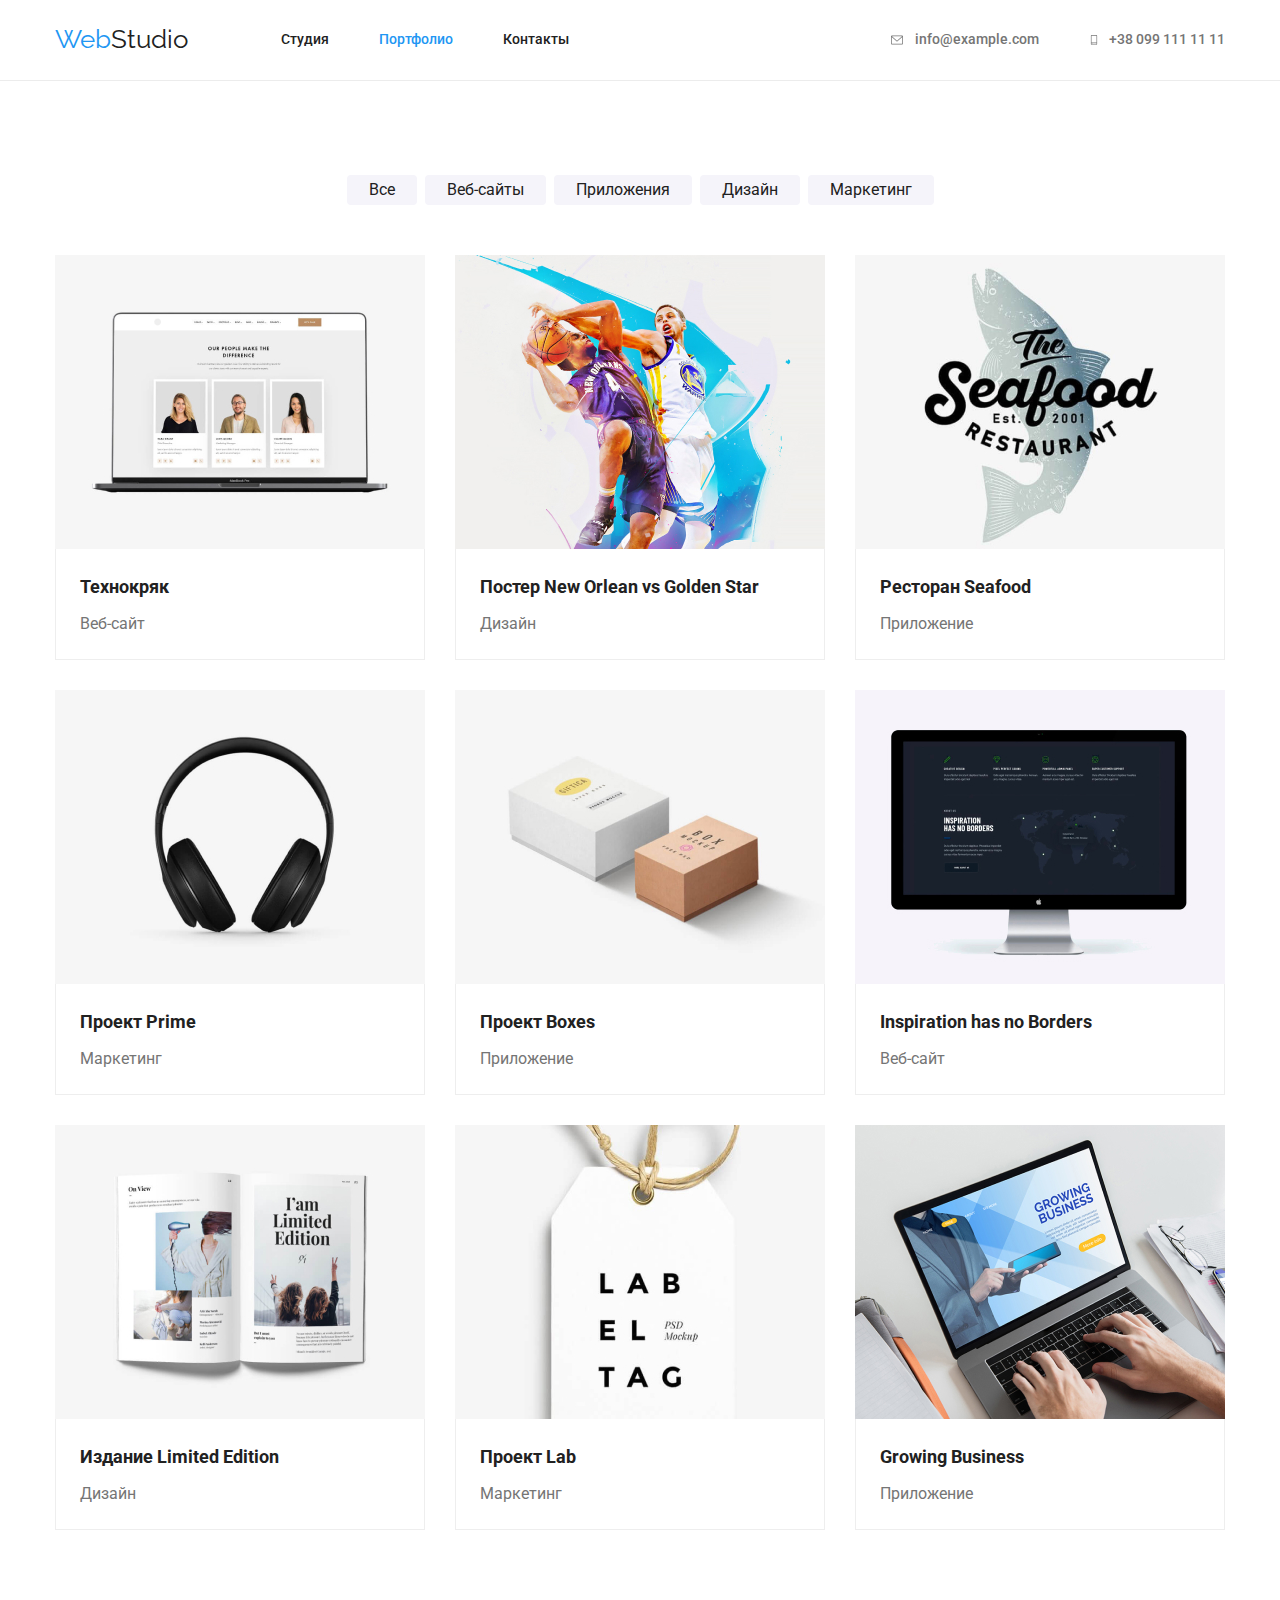
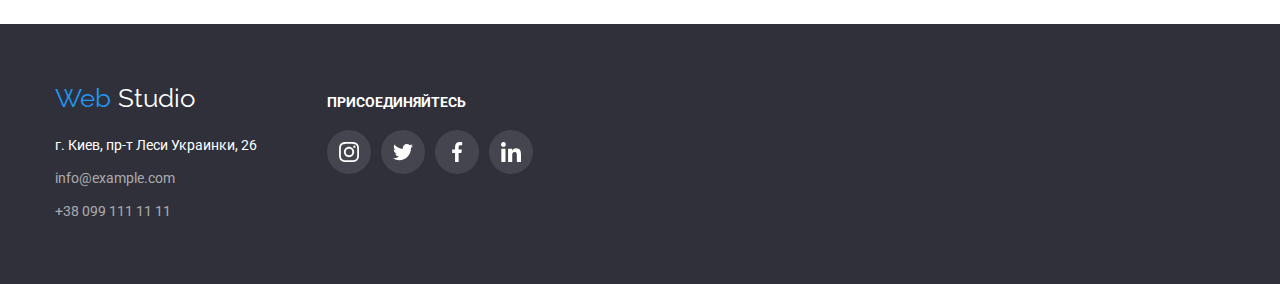
==== portfolio.html @ 006ed989 "Добавляет материалы предыдущих домашних работ" ====
<!DOCTYPE html>
<html lang="ru">
  <head>
    <title>Portfolio</title>
    <meta charset="utf-8" />

    <link rel="preconnect" href="https://fonts.gstatic.com" />
    <link
      href="https://fonts.googleapis.com/css2?family=Raleway:wght@700&family=Roboto:wght@400;500;700;900&display=swap"
      rel="stylesheet"
    />
    <link
      rel="stylesheet"
      href="https://cdnjs.cloudflare.com/ajax/libs/modern-normalize/1.0.0/modern-normalize.min.css"
    />
    <link rel="stylesheet" href="./css/styles.css" />
  </head>

  <body>
    <header>
      <div class="container header">
        <!--Навигация по сайту-->
        <nav>
          <!--Логотип-->
          <a href="" class="logo"><span class="logo-accent">Web</span>Studio</a>
          <ul>
            <li><a href="./index.html">Студия</a></li>
            <li><a class="active" href="#">Портфолио</a></li>
            <li><a href="">Контакты</a></li>
          </ul>
        </nav>
        <!--Контактные данные-->
        <ul class="contacts">
          <li>
            <a href="mailto:info@example.com">
              <svg class="contacts-icon" width="16" height="12">
                <use href="./images/sprite.svg#icon-envelope"></use>
              </svg>
              info@example.com</a
            >
          </li>
          <li>
            <a href="tel:+380991111111"
              ><svg class="contacts-icon" width="10" height="16">
                <use href="./images/sprite.svg#icon-smartphone"></use>
              </svg>
              +38 099 111 11 11</a
            >
          </li>
        </ul>
      </div>
    </header>

    <main>
      <section class="portfolio-section">
        <div class="container">
          <h2 class="visually-hidden">Проекты</h2>
          <!--Фильтры-->
          <ul class="filters">
            <li>
              <button type="button" class="button filters-button">Все</button>
            </li>
            <li>
              <button type="button" class="button filters-button">
                Веб-сайты
              </button>
            </li>
            <li>
              <button type="button" class="button filters-button">
                Приложения
              </button>
            </li>
            <li>
              <button type="button" class="button filters-button">
                Дизайн
              </button>
            </li>
            <li>
              <button type="button" class="button filters-button">
                Маркетинг
              </button>
            </li>
          </ul>
          <!--Проекты-->

          <ul class="projects">
            <li>
              <img src="images/portfolio.jpg" width="370" alt="Технокряк" />
              <div class="projects-description">
                <h3>Технокряк</h3>
                <p>Веб-сайт</p>
              </div>
            </li>
            <li>
              <img
                src="images/portfolio2.jpg"
                width="370"
                alt="Постер New Orlean vs Golden Star"
              />
              <div class="projects-description">
                <h3>Постер New Orlean vs Golden Star</h3>
                <p>Дизайн</p>
              </div>
            </li>
            <li>
              <img
                src="images/portfolio3.jpg"
                width="370"
                alt="Ресторан Seafood"
              />
              <div class="projects-description">
                <h3>Ресторан Seafood</h3>
                <p>Приложение</p>
              </div>
            </li>
            <li>
              <img src="images/portfolio4.jpg" width="370" alt="Проект Prime" />
              <div class="projects-description">
                <h3>Проект Prime</h3>
                <p>Маркетинг</p>
              </div>
            </li>
            <li>
              <img src="images/portfolio5.jpg" width="370" alt="Проект Boxes" />
              <div class="projects-description">
                <h3>Проект Boxes</h3>
                <p>Приложение</p>
              </div>
            </li>
            <li>
              <img
                src="images/portfolio6.jpg"
                width="370"
                alt="Inspiration has no Borders"
              />
              <div class="projects-description">
                <h3>Inspiration has no Borders</h3>
                <p>Веб-сайт</p>
              </div>
            </li>
            <li>
              <img
                src="images/portfolio7.jpg"
                width="370"
                alt="Издание Limited Edition"
              />
              <div class="projects-description">
                <h3>Издание Limited Edition</h3>
                <p>Дизайн</p>
              </div>
            </li>
            <li>
              <img src="images/portfolio8.jpg" width="370" alt="Проект Lab" />
              <div class="projects-description">
                <h3>Проект Lab</h3>
                <p>Маркетинг</p>
              </div>
            </li>
            <li>
              <img
                src="images/portfolio9.jpg"
                width="370"
                alt="Growing Business"
              />
              <div class="projects-description">
                <h3>Growing Business</h3>
                <p>Приложение</p>
              </div>
            </li>
          </ul>
        </div>
      </section>
    </main>

    <footer>
      <div class="container footer-container">
        <div>
          <!--Логотип-->
          <a href="" class="logo">
            <span class="logo-accent">Web</span>
            <span class="logo-footer">Studio</span>
          </a>
          <!--Адрес-->
          <address>
            <p>г. Киев, пр-т Леси Украинки, 26</p>
            <!--Контактные данные-->
            <ul>
              <li><a href="mailto:info@example.com">info@example.com</a></li>
              <li><a href="tel:+380991111111">+38 099 111 11 11</a></li>
            </ul>
          </address>
        </div>
        <div class="socialmedia-footer">
          <p>Присоединяйтесь</p>
          <ul>
            <li>
              <a href=""
                ><svg class="socialmedia-icon" width="20" height="20">
                  <use href="./images/sprite.svg#icon-instagram-2"></use></svg
              ></a>
            </li>
            <li>
              <a href=""
                ><svg class="socialmedia-icon" width="20" height="20">
                  <use href="./images/sprite.svg#icon-twitter-1"></use></svg
              ></a>
            </li>
            <li>
              <a href=""
                ><svg class="socialmedia-icon" width="20" height="20">
                  <use href="./images/sprite.svg#icon-facebook-1"></use></svg
              ></a>
            </li>
            <li>
              <a href=""
                ><svg class="socialmedia-icon" width="20" height="20">
                  <use href="./images/sprite.svg#icon-linkedin-1"></use></svg
              ></a>
            </li>
          </ul>
        </div>
      </div>
    </footer>
  </body>
</html>
---- css/styles.css ----
:root {
  --main-color: #212121;
  --secondary-color: #757575;
  --accent-color: #2196f3;
  --button-color: #f5f4fa;
  --bg-main: #ffffff;
  --bg-secondary: #2f303a;
  --social-links-color: #afb1b8;
}

h1,
h2,
h3,
h4,
p {
  margin-top: 0;
  margin-bottom: 0;
}
img {
  display: block;
}
.container {
  width: 1200px;
  margin: 0 auto;
  padding: 0 15px;
}
header {
  /*max-width: 1600px;*/
  margin: 0 auto;
}
.header {
  display: flex;
  align-items: center;
}
.active {
  color: var(--accent-color);
}
.button {
  cursor: pointer;
  background-color: var(--button-color);
  color: var(--main-color);
  padding: 6px 22px;
  border: none;
  border-radius: 4px;
}
.button:hover,
.button:focus {
  background-color: var(--accent-color);
  color: #ffffff;
  box-shadow: 0px 3px 1px rgba(0, 0, 0, 0.1), 0px 1px 2px rgba(0, 0, 0, 0.08),
    0px 2px 2px rgba(0, 0, 0, 0.12);
}
body {
  font-family: "Roboto", "Helvetica Neue", "Verdana", "Tahoma", sans-serif;
  color: var(--main-color);
  font-size: 14px;
  margin: 0;
}
body a {
  text-decoration: none;
  color: inherit;
}
body ul {
  margin: 0;
  padding: 0;
}
body li {
  list-style: none;
}
.alt {
  background-color: var(--accent-color);
  color: #ffffff;
  padding: 10px 32px;
}
.logo {
  font-family: Raleway, "Segoe UI", "Tahoma", "Geneva", "Verdana", sans-serif;
  font-size: 26px;
  margin-right: 93px;
  padding: 10px 0;
}
.logo-accent {
  color: var(--accent-color);
}
nav a {
  display: block;
  padding: 32px 0;
}
header {
  line-height: 1.14;
  border-bottom: 1px solid #ececec;
}
nav {
  display: flex;
  align-items: center;
}
header ul {
  display: flex;
  align-items: center;
}
.contacts {
  margin-left: auto;
}
.contacts a {
  color: var(--secondary-color);
  padding: 10px 0;
  display: flex;
  align-items: center;
}
.contacts-icon {
  margin-right: 10px;
  fill: currentColor;
}
.socialmedia-icon {
  fill: currentColor;
}
header ul li {
  font-weight: 500;
}
header a:focus,
header a:hover {
  color: var(--accent-color);
}
header ul li + li {
  margin-left: 50px;
}
.section {
  padding: 94px 0;
}
.section ul {
  display: flex;
}
.section.hero {
  padding-top: 200px;
  padding-bottom: 200px;
}
.hero {
  background-color: var(--bg-secondary);
  background-image: linear-gradient(
      rgba(47, 48, 58, 0.4),
      rgba(47, 48, 58, 0.4)
    ),
    url("../images/hero.jpg");
  background-position: center;
  max-width: 1600px;
  height: 600px;
  /*outline: 1px solid violet;*/
  margin: 0 auto;
  text-align: center;
}
.hero h1 {
  color: #ffffff;
  font-size: 44px;
  line-height: 136%;
  margin-bottom: 30px;
  text-transform: uppercase;
  max-width: 650px;
  margin-right: auto;
  margin-left: auto;
}
.icon-container {
  height: 120px;
  background-color: var(--button-color);
  margin-bottom: 30px;
  display: flex;
  align-items: center;
  justify-content: center;
}
.features li + li {
  margin-left: 30px;
}
.features h2 {
  font-size: 14px;
  text-transform: uppercase;
  line-height: 1.14;
}
.features p {
  color: var(--secondary-color);
  line-height: 1.71;
  margin-top: 10px;
}
.features li {
  width: 270px;
}
.features,
.pictures-section {
  background-color: var(--bg-main);
}
.pictures-section li {
  width: 370px;
}
.pictures-section ul li + li {
  margin-left: 30px;
}
.pictures-section {
  padding-top: 0;
}
.section-heading {
  font-size: 36px;
  line-height: 1.17;
  text-align: center;
  margin-top: 0;
  margin-bottom: 50px;
}
.team {
  background-color: var(--button-color);
  /*max-width: 1600px;*/
  margin: 0 auto;
}
.team ul {
  line-height: 1.18;
  text-align: center;
}
.team .container > ul > li {
  /*padding-bottom: 108px;*/
  background-color: #ffffff;
  box-shadow: 0px 1px 3px rgba(0, 0, 0, 0.12), 0px 1px 1px rgba(0, 0, 0, 0.14),
    0px 2px 1px rgba(0, 0, 0, 0.2);
  border-radius: 0px 0px 4px 4px;
}
.team .container > ul > li + li {
  margin-left: 30px;
}
.team ul h2 {
  font-weight: 500;
  font-size: 16px;
  /*margin-top: 30px;
  margin-bottom: 10px;*/
}
.team p {
  color: var(--secondary-color);
  font-size: 16px;
  margin-bottom: 16px;
}
.team-description {
  /*text-align: center;*/
  padding: 30px 32px;
}
.team-description p {
  margin-top: 10px;
}
.team-description ul {
  justify-content: space-between;
}
.team-description a {
  display: flex;
  align-items: center;
  justify-content: center;
  height: 44px;
  width: 44px;
  border-radius: 50%;
  color: var(--social-links-color);
}
.team-description a:hover,
.team-description a:focus {
  background-color: var(--accent-color);
  color: #ffffff;
}
.partners-list li + li {
  margin-left: 30px;
}
.partner {
  width: 170px;
  height: 92px;
  border: 1px solid var(--social-links-color);
  border-radius: 4px;
  color: var(--social-links-color);
}
.partner a {
  width: 100%;
  height: 100%;
  display: flex;
  align-items: center;
  justify-content: center;
}
.partner:hover,
.partner:focus {
  border-color: var(--accent-color);
  color: var(--accent-color);
}
.logo-footer {
  color: #ffffff;
}
footer {
  background-color: var(--bg-secondary);
  padding-bottom: 60px;
  padding-top: 60px;
  /*max-width: 1600px;*/
  margin: 0 auto;
}
footer .logo {
  margin-right: 0;
  padding: 0;
}
.footer-container {
  display: flex;
  align-items: baseline;
}
address {
  font-style: normal;
  line-height: 1.71;
  margin-top: 20px;
}
address p {
  color: #ffffff;
}
address ul {
  margin-top: 9px;
}
address ul li {
  color: rgba(255, 255, 255, 0.6);
}
address ul li:nth-child(2) {
  margin-top: 9px;
}
.socialmedia-footer {
  margin-left: 70px;
}
.socialmedia-footer p {
  font-weight: bold;
  text-transform: uppercase;
  color: #ffffff;
  margin-bottom: 20px;
}
.socialmedia-footer ul {
  display: flex;
}
.socialmedia-footer li + li {
  margin-left: 10px;
}
.socialmedia-footer a {
  display: flex;
  align-items: center;
  justify-content: center;
  height: 44px;
  width: 44px;
  border-radius: 50%;
  background-color: rgba(255, 255, 255, 0.1);
  color: #ffffff;
}
.socialmedia-footer a:hover,
.socialmedia-footer a:focus {
  background-color: var(--accent-color);
}
.portfolio-section {
  padding-bottom: 94px;
  padding-top: 94px;
}
.visually-hidden {
  position: absolute;
  width: 1px;
  height: 1px;
  margin: -1px;
  border: 0;
  padding: 0;
  white-space: nowrap;
  clip-path: inset(100%);
  clip: rect(0 0 0 0);
  overflow: hidden;
}
.filters {
  display: flex;
  margin-bottom: 50px;
  justify-content: center;
}
.filters li {
  font-weight: 500;
  font-size: 16px;
  line-height: 1.62;
  border: none;
  border-radius: 4px;
}
.filters li + li {
  margin-left: 8px;
}
.projects {
  display: flex;
  flex-wrap: wrap;
  /*justify-content: space-between;
  width: calc ((100%-60px)/3);*/
}
.projects li {
  width: 370px;
}
.projects li:focus,
.projects li:hover {
  box-shadow: 0px 1px 1px rgba(0, 0, 0, 0.12), 0px 4px 4px rgba(0, 0, 0, 0.06),
    1px 4px 6px rgba(0, 0, 0, 0.16);
}
.projects li:not(:nth-child(3n)) {
  margin-right: 30px;
}
.projects li:nth-child(-n + 6) {
  margin-bottom: 30px;
}
.projects h3 {
  font-size: 18px;
  line-height: 2;
  margin-bottom: 4px;
}
.projects p {
  font-size: 16px;
  line-height: 30px;
  color: var(--secondary-color);
}
.projects-description {
  border-bottom: 1px solid #eeeeee;
  border-left: 1px solid #eeeeee;
  border-right: 1px solid #eeeeee;
  padding: 20px 24px;
}
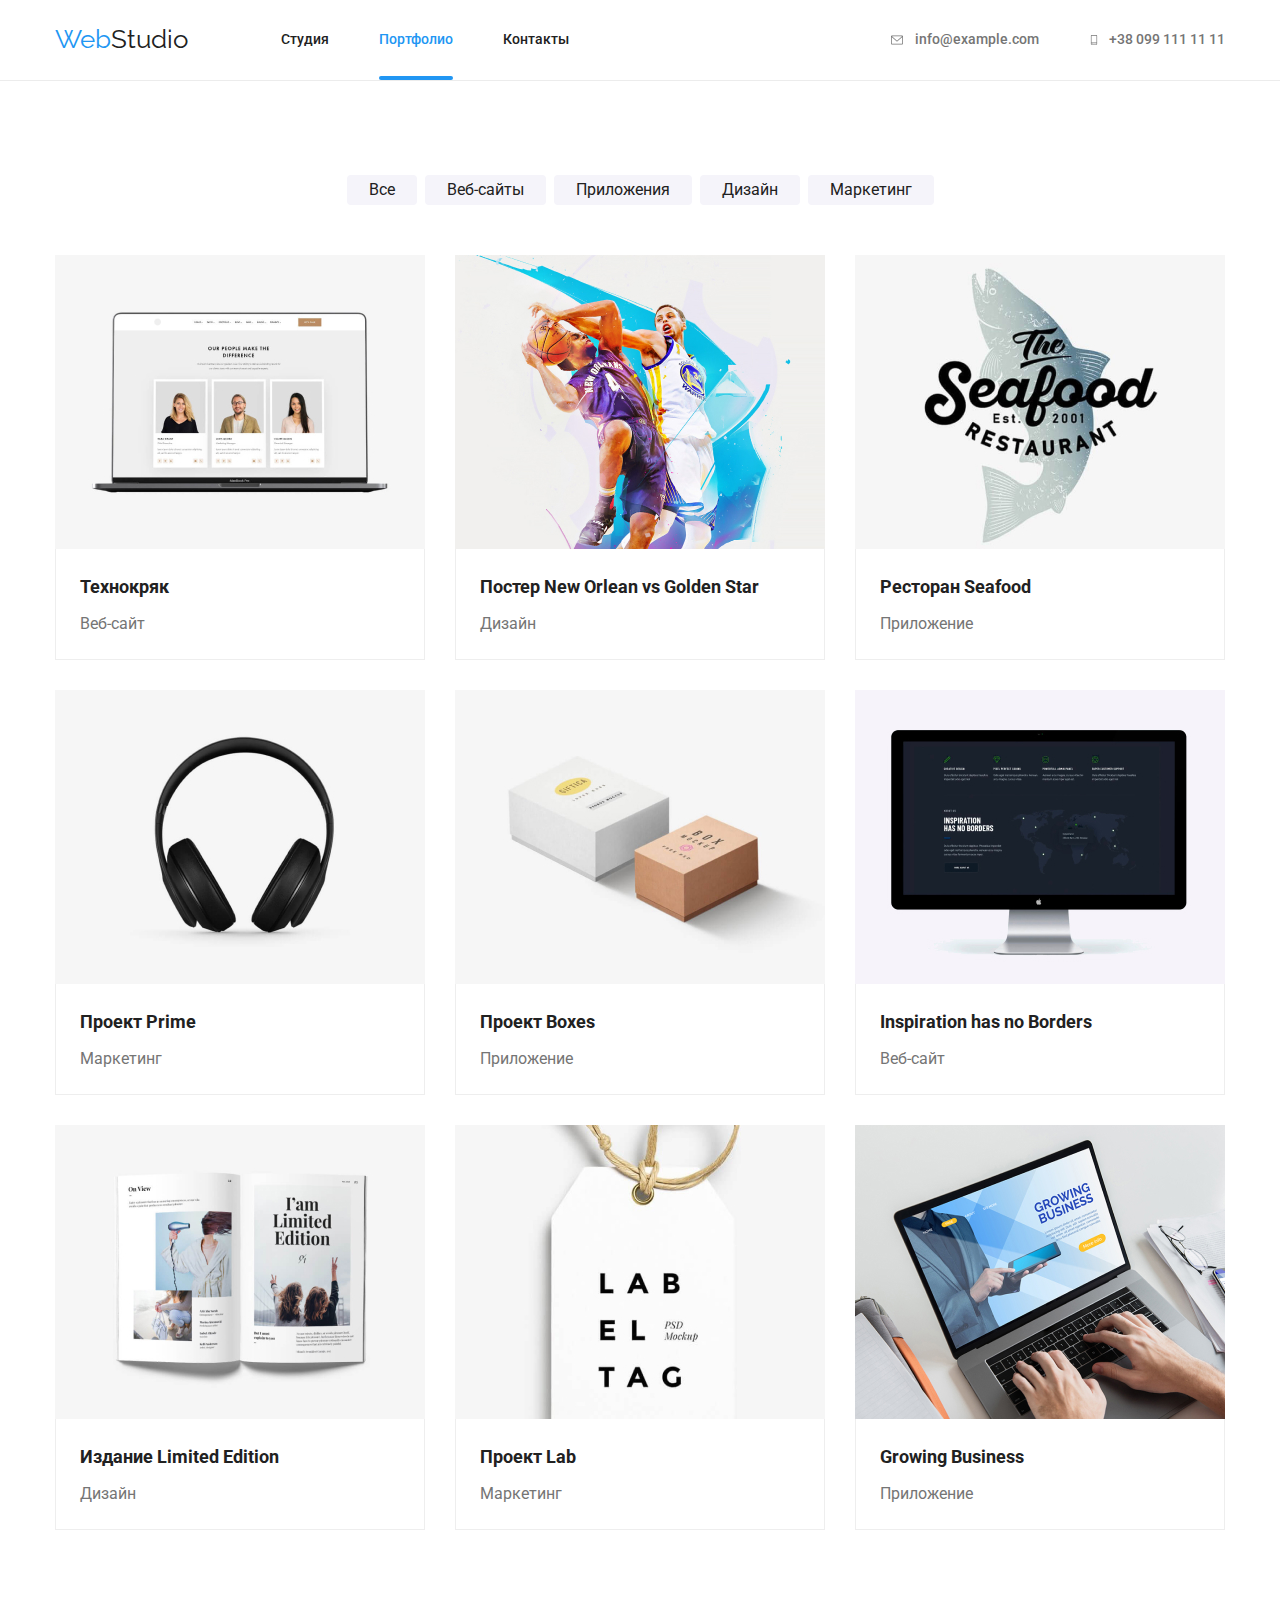
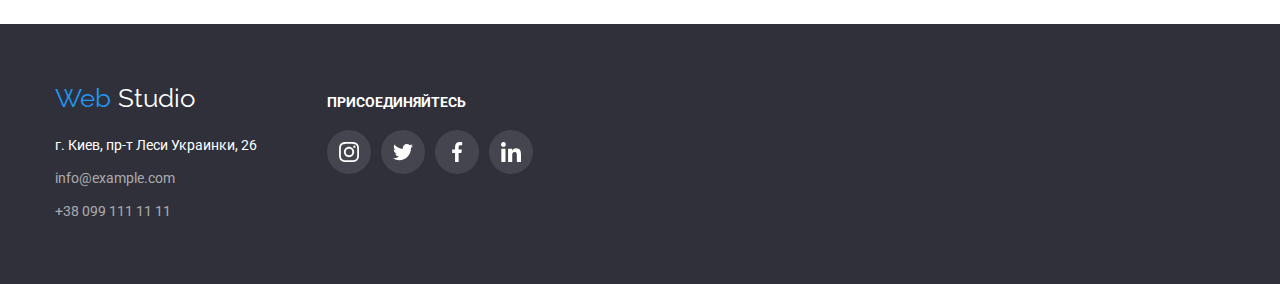
==== commit 4aaf79e5: "Добавляет модальное окно, эффекты анимации, выделение активной страницы и оверлеи" ====
--- a/portfolio.html
+++ b/portfolio.html
@@ -25,7 +25,7 @@
           <a href="" class="logo"><span class="logo-accent">Web</span>Studio</a>
           <ul>
             <li><a href="./index.html">Студия</a></li>
-            <li><a class="active" href="#">Портфолио</a></li>
+            <li class="active"><a href="#">Портфолио</a></li>
             <li><a href="">Контакты</a></li>
           </ul>
         </nav>
@@ -85,83 +85,154 @@
 
           <ul class="projects">
             <li>
-              <img src="images/portfolio.jpg" width="370" alt="Технокряк" />
+              <div class="image-wrapper">
+                <div class="projects-overlay">
+                  Технокряк это современная площадка распространения
+                  коронавируса. Компании используют эту платформу для цифрового
+                  шпионажа и атак на защищённые сервера конкурентов.
+                </div>
+                <img src="images/portfolio.jpg" width="370" alt="Технокряк" />
+              </div>
               <div class="projects-description">
                 <h3>Технокряк</h3>
                 <p>Веб-сайт</p>
               </div>
             </li>
             <li>
-              <img
-                src="images/portfolio2.jpg"
-                width="370"
-                alt="Постер New Orlean vs Golden Star"
-              />
+              <div class="image-wrapper">
+                <div class="projects-overlay">
+                  Технокряк это современная площадка распространения
+                  коронавируса. Компании используют эту платформу для цифрового
+                  шпионажа и атак на защищённые сервера конкурентов.
+                </div>
+                <img
+                  src="images/portfolio2.jpg"
+                  width="370"
+                  alt="Постер New Orlean vs Golden Star"
+                />
+              </div>
               <div class="projects-description">
                 <h3>Постер New Orlean vs Golden Star</h3>
                 <p>Дизайн</p>
               </div>
             </li>
             <li>
-              <img
-                src="images/portfolio3.jpg"
-                width="370"
-                alt="Ресторан Seafood"
-              />
+              <div class="image-wrapper">
+                <div class="projects-overlay">
+                  Технокряк это современная площадка распространения
+                  коронавируса. Компании используют эту платформу для цифрового
+                  шпионажа и атак на защищённые сервера конкурентов.
+                </div>
+                <img
+                  src="images/portfolio3.jpg"
+                  width="370"
+                  alt="Ресторан Seafood"
+                />
+              </div>
               <div class="projects-description">
                 <h3>Ресторан Seafood</h3>
                 <p>Приложение</p>
               </div>
             </li>
             <li>
-              <img src="images/portfolio4.jpg" width="370" alt="Проект Prime" />
+              <div class="image-wrapper">
+                <div class="projects-overlay">
+                  Технокряк это современная площадка распространения
+                  коронавируса. Компании используют эту платформу для цифрового
+                  шпионажа и атак на защищённые сервера конкурентов.
+                </div>
+                <img
+                  src="images/portfolio4.jpg"
+                  width="370"
+                  alt="Проект Prime"
+                />
+              </div>
               <div class="projects-description">
                 <h3>Проект Prime</h3>
                 <p>Маркетинг</p>
               </div>
             </li>
             <li>
-              <img src="images/portfolio5.jpg" width="370" alt="Проект Boxes" />
+              <div class="image-wrapper">
+                <div class="projects-overlay">
+                  Технокряк это современная площадка распространения
+                  коронавируса. Компании используют эту платформу для цифрового
+                  шпионажа и атак на защищённые сервера конкурентов.
+                </div>
+                <img
+                  src="images/portfolio5.jpg"
+                  width="370"
+                  alt="Проект Boxes"
+                />
+              </div>
               <div class="projects-description">
                 <h3>Проект Boxes</h3>
                 <p>Приложение</p>
               </div>
             </li>
             <li>
-              <img
-                src="images/portfolio6.jpg"
-                width="370"
-                alt="Inspiration has no Borders"
-              />
+              <div class="image-wrapper">
+                <div class="projects-overlay">
+                  Технокряк это современная площадка распространения
+                  коронавируса. Компании используют эту платформу для цифрового
+                  шпионажа и атак на защищённые сервера конкурентов.
+                </div>
+                <img
+                  src="images/portfolio6.jpg"
+                  width="370"
+                  alt="Inspiration has no Borders"
+                />
+              </div>
               <div class="projects-description">
                 <h3>Inspiration has no Borders</h3>
                 <p>Веб-сайт</p>
               </div>
             </li>
             <li>
-              <img
-                src="images/portfolio7.jpg"
-                width="370"
-                alt="Издание Limited Edition"
-              />
+              <div class="image-wrapper">
+                <div class="projects-overlay">
+                  Технокряк это современная площадка распространения
+                  коронавируса. Компании используют эту платформу для цифрового
+                  шпионажа и атак на защищённые сервера конкурентов.
+                </div>
+                <img
+                  src="images/portfolio7.jpg"
+                  width="370"
+                  alt="Издание Limited Edition"
+                />
+              </div>
               <div class="projects-description">
                 <h3>Издание Limited Edition</h3>
                 <p>Дизайн</p>
               </div>
             </li>
             <li>
-              <img src="images/portfolio8.jpg" width="370" alt="Проект Lab" />
+              <div class="image-wrapper">
+                <div class="projects-overlay">
+                  Технокряк это современная площадка распространения
+                  коронавируса. Компании используют эту платформу для цифрового
+                  шпионажа и атак на защищённые сервера конкурентов.
+                </div>
+                <img src="images/portfolio8.jpg" width="370" alt="Проект Lab" />
+              </div>
               <div class="projects-description">
                 <h3>Проект Lab</h3>
                 <p>Маркетинг</p>
               </div>
             </li>
             <li>
-              <img
-                src="images/portfolio9.jpg"
-                width="370"
-                alt="Growing Business"
-              />
+              <div class="image-wrapper">
+                <div class="projects-overlay">
+                  Технокряк это современная площадка распространения
+                  коронавируса. Компании используют эту платформу для цифрового
+                  шпионажа и атак на защищённые сервера конкурентов.
+                </div>
+                <img
+                  src="images/portfolio9.jpg"
+                  width="370"
+                  alt="Growing Business"
+                />
+              </div>
               <div class="projects-description">
                 <h3>Growing Business</h3>
                 <p>Приложение</p>
--- a/css/styles.css
+++ b/css/styles.css
@@ -6,6 +6,8 @@
   --bg-main: #ffffff;
   --bg-secondary: #2f303a;
   --social-links-color: #afb1b8;
+  --time-function: cubic-bezier(0.4, 0, 0.2, 1);
+  --animation-duration: 250ms;
 }
 
 h1,
@@ -35,6 +37,15 @@
 .active {
   color: var(--accent-color);
 }
+.active::after {
+  content: "";
+  background-color: var(--accent-color);
+  position: absolute;
+  height: 4px;
+  border-radius: 2px;
+  width: 100%;
+  bottom: 0;
+}
 .button {
   cursor: pointer;
   background-color: var(--button-color);
@@ -42,6 +53,9 @@
   padding: 6px 22px;
   border: none;
   border-radius: 4px;
+  transition-property: background-color, color, box-shadow;
+  transition-duration: var(--animation-duration);
+  transition-timing-function: var(--time-function);
 }
 .button:hover,
 .button:focus {
@@ -81,6 +95,9 @@
 .logo-accent {
   color: var(--accent-color);
 }
+nav li {
+  position: relative;
+}
 nav a {
   display: block;
   padding: 32px 0;
@@ -115,6 +132,11 @@
 }
 header ul li {
   font-weight: 500;
+}
+header a {
+  transition-property: color;
+  transition-duration: var(--animation-duration);
+  transition-timing-function: var(--time-function);
 }
 header a:focus,
 header a:hover {
@@ -157,6 +179,58 @@
   margin-right: auto;
   margin-left: auto;
 }
+.backdrop {
+  position: fixed;
+  top: 0;
+  left: 0;
+  height: 100%;
+  width: 100%;
+  background-color: rgba(0, 0, 0, 0.2);
+  opacity: 1;
+  transition-property: opacity;
+  transition-duration: var(--animation-duration);
+  transition-timing-function: var(--time-function);
+
+  /*display: flex;
+  align-items: center;
+  justify-content: center;*/
+}
+.is-hidden {
+  visibility: hidden;
+  pointer-events: none;
+  opacity: 0;
+}
+.backdrop.is-hidden .modal {
+  transform: translate(-50%, -50%) scale(0.1) rotate(0deg);
+  opacity: 0;
+}
+.modal {
+  position: absolute;
+  left: 50%;
+  top: 50%;
+  transform: translate(-50%, -50%) scale(1) rotate(360deg);
+  width: 528px;
+  height: 581px;
+  background-color: #fff;
+  opacity: 1;
+  transition-property: transform opacity;
+  transition-duration: var(--animation-duration);
+  transition-timing-function: var(--time-function);
+}
+.modal button {
+  position: absolute;
+  top: 8px;
+  right: 8px;
+  height: 30px;
+  width: 30px;
+  border: 1px solid rgba(0, 0, 0, 0.1);
+  border-radius: 50%;
+  background-color: #ffffff;
+  display: flex;
+  align-items: center;
+  justify-content: center;
+  padding: 0;
+}
 .icon-container {
   height: 120px;
   background-color: var(--button-color);
@@ -187,12 +261,28 @@
 }
 .pictures-section li {
   width: 370px;
+  position: relative;
 }
 .pictures-section ul li + li {
   margin-left: 30px;
 }
 .pictures-section {
   padding-top: 0;
+}
+.pictures-section-overlay {
+  position: absolute;
+  bottom: 0;
+  width: 100%;
+  height: 70px;
+  display: flex;
+  align-items: center;
+  justify-content: center;
+  background-color: rgba(47, 48, 58, 0.8);
+  font-weight: bold;
+  line-height: 1.14;
+
+  text-transform: uppercase;
+  color: #ffffff;
 }
 .section-heading {
   font-size: 36px;
@@ -249,6 +339,9 @@
   width: 44px;
   border-radius: 50%;
   color: var(--social-links-color);
+  transition-property: background-color, color;
+  transition-duration: var(--animation-duration);
+  transition-timing-function: var(--time-function);
 }
 .team-description a:hover,
 .team-description a:focus {
@@ -264,6 +357,9 @@
   border: 1px solid var(--social-links-color);
   border-radius: 4px;
   color: var(--social-links-color);
+  transition-property: border-color, color;
+  transition-duration: var(--animation-duration);
+  transition-timing-function: var(--time-function);
 }
 .partner a {
   width: 100%;
@@ -336,6 +432,9 @@
   border-radius: 50%;
   background-color: rgba(255, 255, 255, 0.1);
   color: #ffffff;
+  transition-property: background-color;
+  transition-duration: var(--animation-duration);
+  transition-timing-function: var(--time-function);
 }
 .socialmedia-footer a:hover,
 .socialmedia-footer a:focus {
@@ -380,6 +479,9 @@
 }
 .projects li {
   width: 370px;
+  transition-property: box-shadow;
+  transition-duration: var(--animation-duration);
+  transition-timing-function: var(--time-function);
 }
 .projects li:focus,
 .projects li:hover {
@@ -408,3 +510,24 @@
   border-right: 1px solid #eeeeee;
   padding: 20px 24px;
 }
+.image-wrapper {
+  position: relative;
+  overflow: hidden;
+}
+.projects li:hover .projects-overlay {
+  transform: translateX(0);
+}
+.projects-overlay {
+  position: absolute;
+  width: 100%;
+  height: 100%;
+  padding: 63px 24px;
+  background-color: rgba(33, 150, 243, 0.9);
+  font-size: 18px;
+  line-height: 1.56;
+  color: #ffffff;
+  transform: translate(0, 100%);
+  transition-property: transform;
+  transition-duration: var(--animation-duration);
+  transition-timing-function: var(--time-function);
+}
